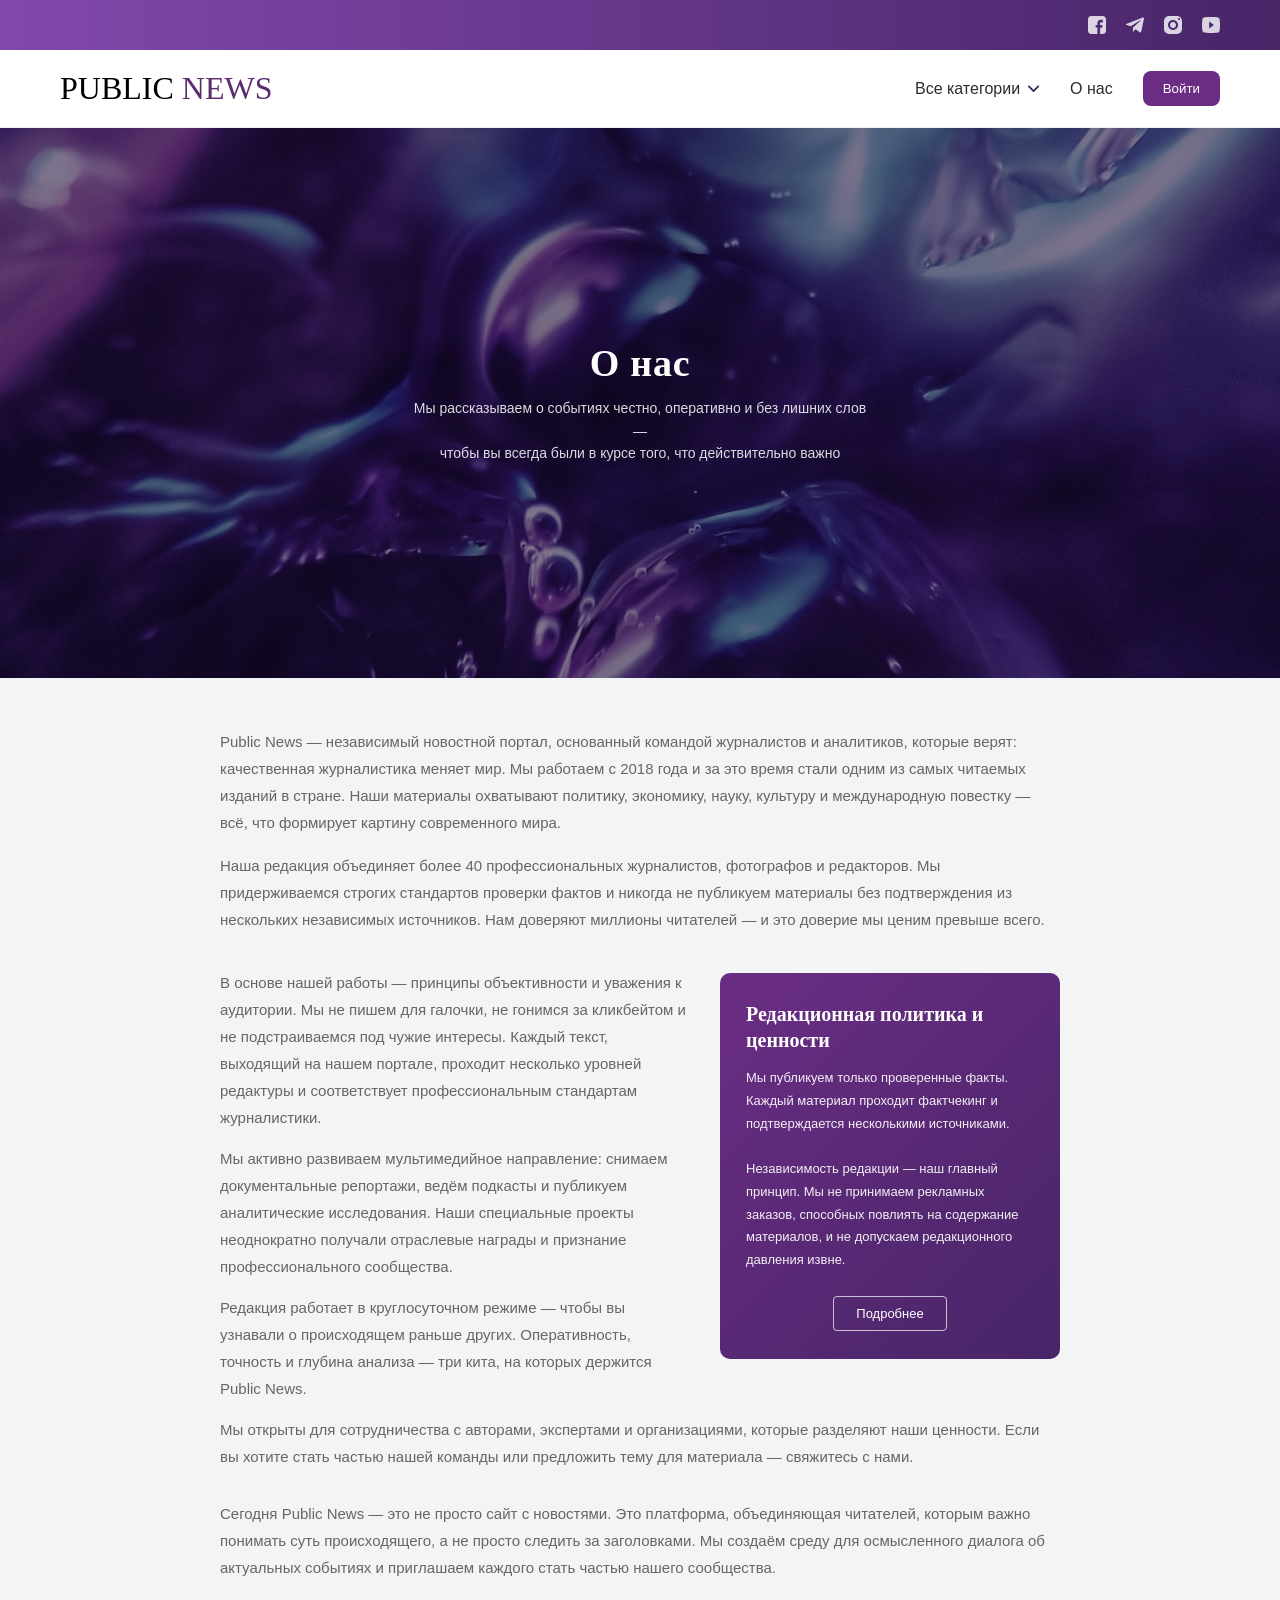
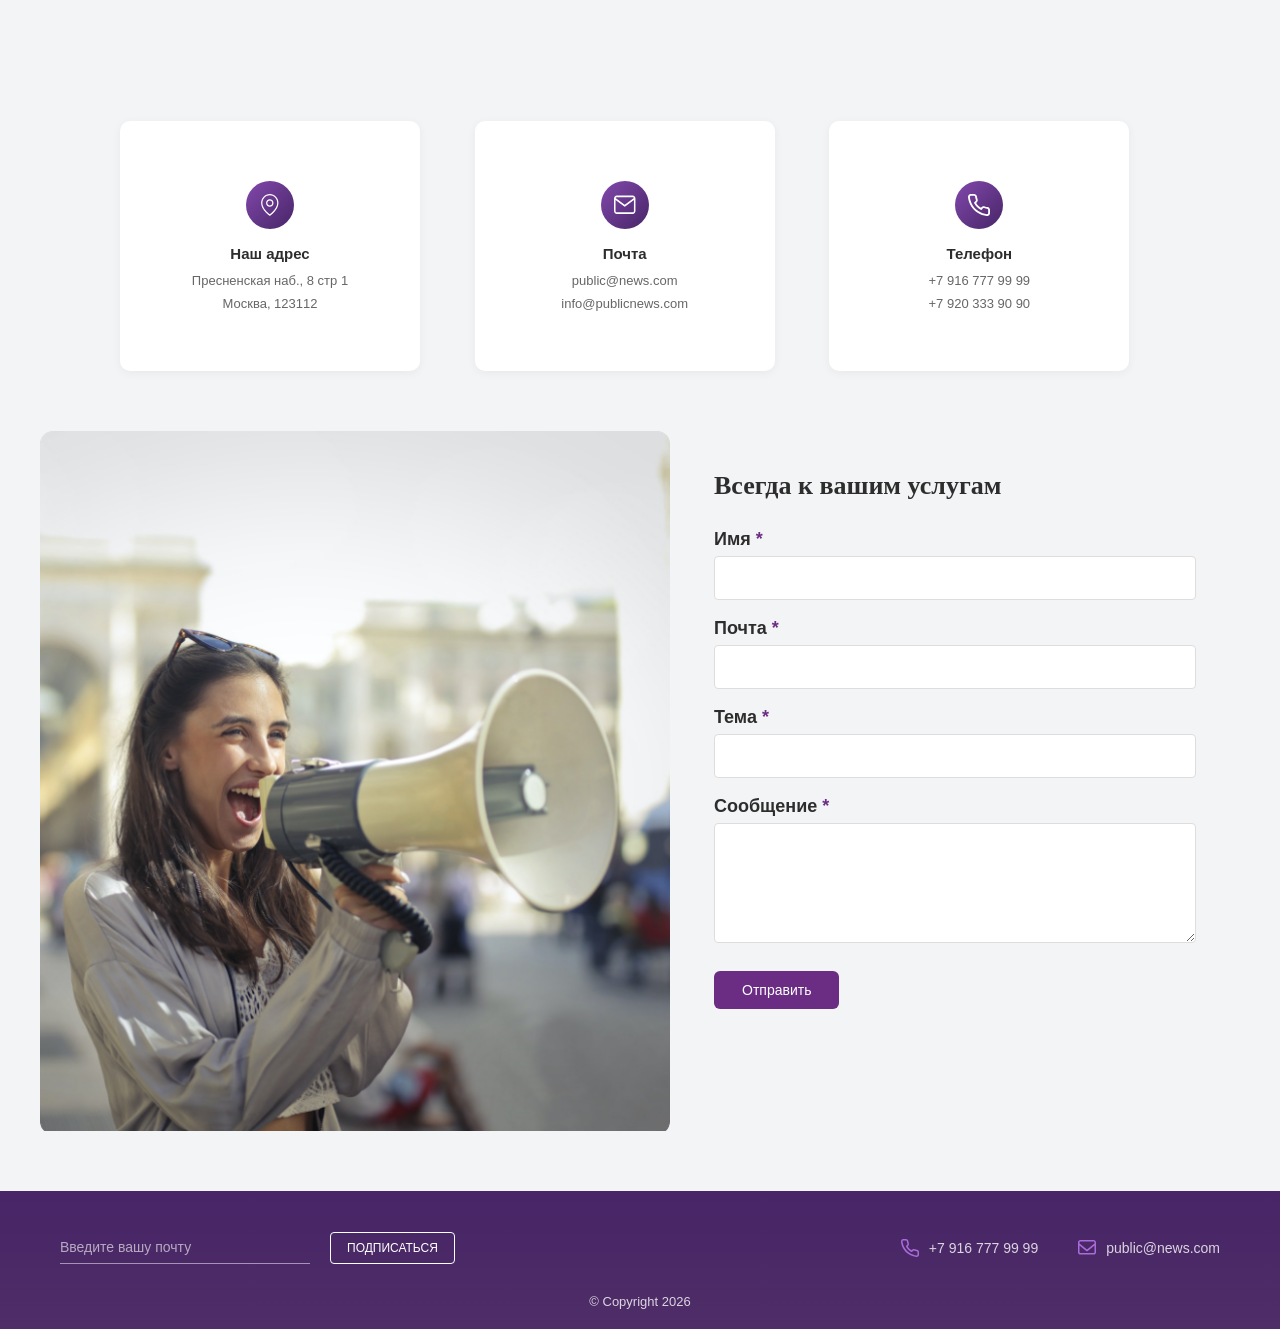
==== about-us.html @ 90d0dac6 "страница о нас + правки топ-бара" ====
<!doctype html>
<html lang="ru">
  <head>
    <meta charset="UTF-8" />
    <meta name="viewport" content="width=device-width, initial-scale=1.0" />
    <link rel="stylesheet" href="./main.css" />
    <link rel="stylesheet" href="./about-us.css" />
    <title>Public News</title>
  </head>

  <body>
    <div class="header-wrapper">
      <div class="topbar">
        <div class="social-networks">
          <div class="social-media">
            <a class="social-media-link" href="">
                <img src="./assets/icons/icon-facebook.svg" alt="facebook" />
            </a>
          </div>
          <div class="social-media">
            <a class="social-media-link" href="">
                <img src="./assets/icons/icon-telegram.svg" alt="telegram" />
            </a>
          </div>
          <div class="social-media">
            <a class="social-media-link" href="">
                <img src="./assets/icons/icon-instagram.svg" alt="instagram" />
            </a>
          </div>
          <div class="social-media">
            <a class="social-media-link" href="">
                <img src="./assets/icons/icon-youtube.svg" alt="youtube" />
            </a>
          </div>
        </div>
      </div>

      <header>
        <div class="logo">
          <a href="index.html">PUBLIC <span>NEWS</span></a>
        </div>
        <nav>
          <div class="dropdown">
            <div class="dropdown-toggle">
              <span>Все категории</span>
              <img
                src="./assets/icons/icon-arrow-down.svg"
                class="dropdown-arrow"
              />
            </div>
            <div class="dropdown-menu">
              <a href="#" class="dropdown-menu-categorie">Наука</a>
              <a href="#" class="dropdown-menu-categorie">Политика</a>
              <a href="#" class="dropdown-menu-categorie">Экономика</a>
              <a href="#" class="dropdown-menu-categorie">Медицина</a>
              <a href="#" class="dropdown-menu-categorie">Искусство</a>
              <a href="#" class="dropdown-menu-categorie">Путешествия</a>
            </div>
          </div>

          <a href="./about-us.html" class="about-us__link">О нас</a>

          <button class="btn-login">Войти</button>
        </nav>
      </header>
    </div>

    <div class="hero-banner">
      <div class="hero-banner__bg">
        <img src="./assets/images/bg-about-us.png"/>
      </div>
      <div class="hero-banner__overlay"></div>
      <div class="hero-banner__content">
        <h1 class="hero-banner__title">О нас</h1>
        <p class="hero-banner__subtitle">
          Мы рассказываем о событиях честно, оперативно и без лишних слов —<br />
          чтобы вы всегда были в курсе того, что действительно важно
        </p>
      </div>
    </div>

    <div class="page-content">
      <div class="about-intro">
        <p class="about-intro__text">
          Public News — независимый новостной портал, основанный командой
          журналистов и аналитиков, которые верят: качественная журналистика
          меняет мир. Мы работаем с 2018 года и за это время стали одним из
          самых читаемых изданий в стране. Наши материалы охватывают политику,
          экономику, науку, культуру и международную повестку — всё, что
          формирует картину современного мира.
        </p>
        <p class="about-intro__text">
          Наша редакция объединяет более 40 профессиональных журналистов,
          фотографов и редакторов. Мы придерживаемся строгих стандартов проверки
          фактов и никогда не публикуем материалы без подтверждения из
          нескольких независимых источников. Нам доверяют миллионы читателей — и
          это доверие мы ценим превыше всего.
        </p>
      </div>

      <div class="about-content">
        <div class="about-card">
          <div class="about-card__title">Редакционная политика и ценности</div>
          <div class="about-card__body">
            <p class="about-card__text">
              Мы публикуем только проверенные факты. Каждый материал проходит
              фактчекинг и подтверждается несколькими источниками.
            </p>
            <br />
            <p>
              Независимость редакции — наш главный принцип. Мы не принимаем
              рекламных заказов, способных повлиять на содержание материалов, и
              не допускаем редакционного давления извне.
            </p>
          </div>
          <button class="about-card__btn">Подробнее</button>
        </div>

        <p class="about__text">
          В основе нашей работы — принципы объективности и уважения к аудитории.
          Мы не пишем для галочки, не гонимся за кликбейтом и не подстраиваемся
          под чужие интересы. Каждый текст, выходящий на нашем портале, проходит
          несколько уровней редактуры и соответствует профессиональным
          стандартам журналистики.
        </p>
        <p class="about__text">
          Мы активно развиваем мультимедийное направление: снимаем
          документальные репортажи, ведём подкасты и публикуем аналитические
          исследования. Наши специальные проекты неоднократно получали
          отраслевые награды и признание профессионального сообщества.
        </p>
        <p class="about__text">
          Редакция работает в круглосуточном режиме — чтобы вы узнавали о
          происходящем раньше других. Оперативность, точность и глубина анализа
          — три кита, на которых держится Public News.
        </p>
        <p class="about__text">
          Мы открыты для сотрудничества с авторами, экспертами и организациями,
          которые разделяют наши ценности. Если вы хотите стать частью нашей
          команды или предложить тему для материала — свяжитесь с нами.
        </p>
      </div>

      <p class="about__text about-bottom">
        Сегодня Public News — это не просто сайт с новостями. Это платформа,
        объединяющая читателей, которым важно понимать суть происходящего, а не
        просто следить за заголовками. Мы создаём среду для осмысленного диалога
        об актуальных событиях и приглашаем каждого стать частью нашего
        сообщества.
      </p>
    </div>

    <div class="container contacts-section">
      <div class="contact-card">
        <div class="contact-card__icon">
          <img src="./assets/icons/icon-location.svg" alt="Адрес" />
        </div>
        <div class="contact-card__title">Наш адрес</div>
        <div class="contact-card__info">
          Пресненская наб., 8 стр 1<br />Москва, 123112
        </div>
      </div>

      <div class="contact-card">
        <div class="contact-card__icon">
          <img src="./assets/icons/icon-mail-white.svg" alt="Почта" />
        </div>
        <div class="contact-card__title">Почта</div>
        <div class="contact-card__info">
          <a href="mailto:public@news.com" class="contact-card__link"
            >public@news.com</a
          >
          <br />
          <a href="mailto:info@publicnews.com" class="contact-card__link"
            >info@publicnews.com</a
          >
        </div>
      </div>

      <div class="contact-card">
        <div class="contact-card__icon">
          <img src="./assets/icons/icon-phone.svg" alt="Телефон" />
        </div>
        <div class="contact-card__title">Телефон</div>
        <div class="contact-card__info">
          <a href="tel:+79167779999" class="contact-card__link"
            >+7 916 777 99 99</a
          >
          <br />
          <a href="tel:+79203339090" class="contact-card__link"
            >+7 920 333 90 90</a
          >
        </div>
      </div>
    </div>

    <div class="form-section">
      <div class="form-section__image">
        <div class="form-section__image-inner">
          <img src="./assets/images/img-form-subscribe.png" alt="" />
        </div>
      </div>

      <form class="form-section__body">
        <h2 class="form-section__title">Всегда к вашим услугам</h2>

        <div class="form-group">
          <label>Имя <span>*</span></label>
          <input type="text" placeholder="" />
        </div>
        <div class="form-group">
          <label>Почта <span>*</span></label>
          <input type="email" placeholder="" />
        </div>
        <div class="form-group">
          <label>Тема <span>*</span></label>
          <input type="text" placeholder="" />
        </div>
        <div class="form-group">
          <label>Сообщение <span>*</span></label>
          <textarea rows="4"></textarea>
        </div>

        <button type="submit" class="btn-submit">Отправить</button>
      </div>
    </form>

    <footer class="footer">
      <div class="footer-content">
        <form class="footer-subscribe-form">
          <input
            type="email"
            class="footer__input-email"
            placeholder="Введите вашу почту"
          />
          <button type="submit" class="btn-subsribe">ПОДПИСАТЬСЯ</button>
        </form>

        <div class="footer-contacts">
          <a href="tel:+79167779999" class="footer-contact">
            <img
              src="./assets/icons/icon-phone.svg"
              alt="Телефон"
              class="footer-icon"
            />
            <span>+7 916 777 99 99</span>
          </a>

          <a href="mailto:public@news.com" class="footer-contact">
            <img
              src="./assets/icons/icon-mail.svg"
              alt="Почта"
              class="footer-icon"
            />
            <span>public@news.com</span>
          </a>
        </div>
      </div>

      <div class="footer-copyright">© Copyright 2026</div>
    </footer>
  </body>
</html>
---- main.css ----
:root {
  --text-color-dark: #2d2d2d;
  --text-color-grey: #666;
  --text-color-light-grey: #999;
  --text-color-dark-purple: #5b2c6f;
  --border-color-light: #eee;
  --border-color-light-grey: #ddd;
  --border-color-purple: #5b2c6f;
  --main-bg: #f3f4f6;
  --bg-purple: #8248ac;
  --bg-dark-magenta: #6b2d84;
  --bg-indigo: #472567;
}

* {
  box-sizing: border-box;
  margin: 0;
  padding: 0;
}

body {
  font-family: "Inter", sans-serif;
  background: var(--main-bg);
  color: #2d2d2d;
  min-height: 100vh;
  display: flex;
  flex-direction: column;
}

.container {
  max-width: 1400px;
  margin: 40px auto;
}

.cards-container {
  display: grid;
  grid-template-columns: 3fr 1fr;
  gap: 40px;
  padding: 0 40px;
}

/* ШАПКА */
.header-wrapper {
  position: sticky;
  top: 0;
  z-index: 1000;
  width: 100%;
}

.topbar {
  background: linear-gradient(90deg, var(--bg-purple), var(--bg-indigo));
  height: 50px;
  display: flex;
  align-items: center;
  justify-content: flex-end;
  padding: 0 60px;
}

.social-networks {
  display: flex;
  gap: 20px;
}

.social-media {
  width: 18px;
  height: 18px;
  display: flex;
  align-items: center;
  justify-content: center;
  cursor: pointer;
  opacity: 0.8;
  transition: opacity 0.3s ease;
}

.social-media:hover {
  opacity: 1;
}

.social-media-link {
  width: 100%;
  height: 100%;
}

.social-media img {
  width: 100%;
  height: 100%;
  object-fit: contain;
}

header {
  background: #ffffff;
  padding: 20px 60px;
  display: flex;
  align-items: center;
  justify-content: space-between;
  border-bottom: 1px solid var(--border-color-light);
}

.logo {
  font-family: "Playfair Display", serif;
  font-size: 32px;
}

.logo a {
  text-decoration: none;
  color: #000;
}

.logo span {
  color: var(--text-color-dark-purple);
}

nav {
  display: flex;
  align-items: center;
  gap: 30px;
  font-weight: 500;
}

.about-us__link {
  cursor: pointer;
  text-decoration: none;
  color: inherit;
}

.about-us__link:hover {
  color: var(--text-color-dark-purple);
}

.dropdown {
  position: relative;
  cursor: pointer;
}

.dropdown-toggle {
  display: flex;
  align-items: center;
  gap: 8px;
}

.dropdown-arrow {
  width: 12px;
  height: 12px;
  display: flex;
  align-items: center;
  justify-content: center;
}

.dropdown-menu {
  position: absolute;
  top: 100%;
  left: 0;
  background: #fff;
  box-shadow: 0 10px 25px rgba(0, 0, 0, 0.08);
  border-radius: 8px;
  padding: 10px 0;
  min-width: 180px;
  display: none;
  flex-direction: column;
  z-index: 10;
}

.dropdown-menu-categorie {
  padding: 8px 16px;
  text-decoration: none;
  color: var(--text-color-dark);
  font-size: 14px;
}

.dropdown-menu-categorie:hover {
  background-color: var(--bg-dark-magenta);
  color: white;
}

.dropdown:hover .dropdown-menu {
  display: flex;
}

.btn-login {
  padding: 10px 20px;
  background: var(--bg-dark-magenta);
  border: none;
  border-radius: 8px;
  color: white;
  cursor: pointer;
  transition: all 0.5s ease;
}

.btn-login:active {
  transform: scale(0.95);
}

/* КАРТОЧКИ */
.cards {
  display: grid;
  grid-template-columns: repeat(6, 160px);
  gap: 30px;
}

.card {
  grid-column: span 2;
  position: relative;
  display: flex;
  flex-direction: column;
  background: #fff;
  border-radius: 16px;
  overflow: hidden;
  transition: all 0.4s ease;
}

.card:nth-child(1),
.card:nth-child(2) {
  grid-column: span 3;
}
.card:nth-child(6),
.card:nth-child(7) {
  grid-column: span 3;
}

.card:hover {
  transform: scale(1.03);
  box-shadow: 0 10px 25px rgba(0, 0, 0, 0.2);
}

.card img {
  width: 100%;
  height: auto;
  display: block;
  object-fit: cover;
  aspect-ratio: 16 / 10;
}

.card:nth-child(1) img,
.card:nth-child(2) img,
.card:nth-child(6) img,
.card:nth-child(7) img {
  aspect-ratio: 4 / 3;
}

.card-content {
  padding: 20px;
  display: flex;
  flex-direction: column;
  gap: 10px;
}

.tags-list {
  width: 100%;
  flex-wrap: wrap;
  display: flex;
  align-items: center;
  justify-content: flex-start;
  gap: 6px;
}

.tag {
  display: inline-block;
  background: #6b2d84;
  color: white;
  font-size: 14px;
  padding: 5px 10px;
  border-radius: 6px;
  width: fit-content;
}

.card h3 {
  font-size: 22px;
  font-weight: 600;
  line-height: 1.3;
}

.card p {
  font-size: 18px;
  color: #666;
}

.date {
  font-size: 16px;
  color: #999;
  margin-top: 10px;
}

.card-link {
  position: absolute;
  right: 15px;
  bottom: 9px;

  display: flex;
  align-items: center;
  gap: 5px;

  padding: 6px 12px;

  color: var(--text-color-grey);
  font-size: 16px;
  text-decoration: none;

  opacity: 0;
  transition: all 0.3s ease;
}

.card-link span {
  font-size: 25px;
}

.card:hover .card-link {
  opacity: 1;
}

.card-link:hover {
  color: var(--text-color-dark-purple);
}

/* ПАГИНАЦИЯ */
.pagination {
  grid-column: 1 / 2;
  margin-top: 40px;
  display: flex;
  justify-content: center;
}

.pagination-list {
  list-style: none;
  display: flex;
  align-items: center;
  gap: 10px;
}

.pagination-link {
  display: flex;
  align-items: center;
  justify-content: center;

  min-width: 36px;
  height: 36px;

  padding: 0 12px;

  border-radius: 6px;
  text-decoration: none;
  font-size: 14px;

  color: var(--text-color-dark);
  background: transparent;

  transition: all 0.25s ease;
}

.pagination-link:hover {
  background: var(--bg-purple);
  color: #fff;
}

.pagination-link--active {
  background: var(--bg-dark-magenta);
  color: #fff;
}

.pagination-next-link {
  background: var(--bg-dark-magenta);
  color: #fff;
  padding: 0 16px;
  gap: 6px;
}

.pagination-next-link:hover {
  background: var(--bg-purple);
}

.pagination-arrow {
  width: 12px;
  height: 12px;
  display: inline-block;
}

/* САЙДБАР */
.sidebar {
  width: 320px;
  display: flex;
  flex-direction: column;
  gap: 40px;
}

.sidebar-search-block {
  padding: 20px 0px;
}

.sidebar-title {
  font-size: 22px;
  margin-bottom: 20px;
  font-weight: 600;
}

.search-input-wrapper {
  position: relative;
}

.search-input {
  width: 100%;
  padding: 10px 40px 10px 14px;
  border: 1px solid var(--border-color-light-grey);
  border-radius: 4px;
  font-size: 18px;
}

.search-input:focus {
  outline: none;
  border-color: var(--border-color-purple);
}

.search-icon {
  position: absolute;
  right: 12px;
  top: 50%;
  transform: translateY(-50%);
  width: 18px;
  height: 18px;
  pointer-events: none;
}

.popular-list {
  list-style: none;
  display: flex;
  flex-direction: column;
  gap: 14px;
}

.popular-link {
  text-decoration: none;
  color: #2d2d2d;
  font-size: 16px;
  line-height: 1.4;
  transition: color 0.3s ease;
}

.popular-link:hover {
  color: #5b2c6f;
}

.popular {
  background: white;
  padding: 20px;
  border-radius: 16px;
  box-shadow: 0 10px 25px rgba(0, 0, 0, 0.05);
}

.popular-item {
  display: flex;
  gap: 10px;
  margin-bottom: 15px;
  align-items: center;
}

.popular-item img {
  width: 60px;
  height: 60px;
  object-fit: cover;
  border-radius: 8px;
}

.categories-list {
  list-style: none;
  display: flex;
  flex-direction: column;
}

.category-link {
  display: block;
  padding: 6px 0;
  border-radius: 6px;
  text-decoration: none;
  color: #2d2d2d;
  font-size: 16px;
  transition: all 0.25s ease;
}

.category-link:hover {
  background: #f4f4f4;
  color: var(--bg-dark-magenta);
}

.sidebar-video-card {
  background: var(--bg-dark-magenta);
  border-radius: 16px;
  overflow: hidden;
}

.video-card-header {
  min-height: 89px;
  padding: 20px;

  position: relative;
  top: 5px;
  z-index: 2;

  background: var(--bg-dark-magenta);
  color: white;
  font-size: 16px;
  line-height: 1.4;
}

.video-card-header h5 {
  font-size: 18px;
  margin-bottom: 8px;
  display: flex;
  flex-direction: column;
  gap: 6px;
}

.video-card-image {
  position: relative;
  z-index: 1;
}

.video-card-image:hover img {
  transform: scale(1.05);
}

.video-card-image img {
  width: 100%;
  display: block;
  transition: transform 0.4s ease;
}

.video-play {
  position: absolute;
  inset: 0;

  display: flex;
  align-items: center;
  justify-content: center;

  cursor: pointer;
}

.video-play img {
  width: 50px;
  height: 50px;
}

/* ПОДВАЛ */
.footer {
  background: linear-gradient(0deg, #4f2d67, #472567);
  color: #ffffff;
  padding: 40px 60px 20px;
  margin-top: auto;
}

.footer-content {
  display: flex;
  justify-content: space-between;
  align-items: center;
  flex-wrap: wrap;
}

.footer-subscribe-form {
  display: flex;
  gap: 20px;
  align-items: center;
}

.footer__input-email {
  background: transparent;
  border: none;
  border-bottom: 1px solid rgba(255, 255, 255, 0.5);
  padding: 8px 0;
  width: 250px;
  color: #ffffff;
  font-size: 14px;
}

.footer__input-email::placeholder {
  color: rgba(255, 255, 255, 0.6);
}

.footer__input-email:focus {
  outline: none;
  border-bottom: 1px solid #ffffff;
}

.btn-subsribe {
  background: transparent;
  border: 1px solid #ffffff;
  border-radius: 4px;
  padding: 8px 16px;
  color: #ffffff;
  font-size: 12px;
  cursor: pointer;
  transition: all 0.2s ease;
}

.btn-subsribe:hover {
  background: #ffffff;
  color: #5b2c6f;
}
.btn-subsribe:active {
  transform: scale(0.95);
}

.footer-contacts {
  display: flex;
  gap: 40px;
  align-items: center;
}

.footer-contact {
  display: flex;
  align-items: center;
  gap: 10px;
  text-decoration: none;
  color: #ffffff;
  font-size: 14px;
  opacity: 0.8;
  transition: opacity 0.3s ease;
}

.footer-contact:hover {
  opacity: 1;
}

.footer-icon {
  width: 18px;
  height: 18px;
  object-fit: contain;
}

.footer-copyright {
  text-align: center;
  margin-top: 30px;
  font-size: 13px;
  opacity: 0.8;
}
---- about-us.css ----
.hero-banner {
  position: relative;
  width: 100%;
  height: 550px;
  overflow: hidden;
  display: flex;
  align-items: center;
  justify-content: center;
  text-align: center;
}

.hero-banner__bg {
  position: absolute;
  inset: 0;
  z-index: 0;
}

.hero-banner__bg img {
  width: 100%;
  height: 100%;
  object-fit: cover;
  object-position: center;
  display: block;
}

.hero-banner__overlay {
  position: absolute;
  inset: 0;
  background: rgba(30, 10, 55, 0.55);
  z-index: 1;
}

.hero-banner__content {
  position: relative;
  z-index: 2;
  color: #fff;
}

.hero-banner__title {
  font-family: "Playfair Display", serif;
  font-size: 38px;
  font-weight: 700;
  margin-bottom: 12px;
  letter-spacing: 0.02em;
}

.hero-banner__subtitle {
  font-size: 14px;
  line-height: 1.6;
  opacity: 0.85;
  max-width: 460px;
}

.page-content {
  padding: 50px 80px;
  max-width: 1000px;
  width: 100%;
  margin: 0 auto;
}

.about-intro {
  margin-bottom: 36px;
}

.about-intro__text {
  font-size: 15px;
  line-height: 1.8;
  color: var(--text-color-grey);
  margin-bottom: 16px;
}

.about-content {
  margin-bottom: 16px;
}

.about-content::after {
  content: "";
  display: table;
  clear: both;
}

.about__text {
  font-size: 15px;
  line-height: 1.8;
  color: var(--text-color-grey);
  margin-bottom: 14px;
}

.about-card {
  float: right;
  width: 340px;
  margin: 4px 0 20px 30px;
  background: linear-gradient(135deg, #6b2d84, #472567);
  color: #fff;
  padding: 28px 26px;
  border-radius: 10px;
}

.about-card__title {
  font-family: "Playfair Display", serif;
  font-size: 20px;
  font-weight: 700;
  margin-bottom: 14px;
  line-height: 1.3;
}

.about-card__body {
  font-size: 13px;
  line-height: 1.75;
  opacity: 0.92;
  margin-bottom: 24px;
  color: #fff;
}

.about-card__btn {
  display: block;
  margin: 0 auto;
  padding: 9px 22px;
  border: 1px solid rgba(255, 255, 255, 0.7);
  border-radius: 4px;
  color: #fff;
  font-size: 13px;
  text-decoration: none;
  cursor: pointer;
  background: transparent;
  transition: all 0.3s ease;
}

.about-card__btn:hover {
  background: #fff;
  color: var(--bg-dark-magenta);
}

.about-bottom {
  font-size: 15px;
  line-height: 1.8;
  color: var(--text-color-grey);
  margin-bottom: 50px;
}

.contacts-section {
  display: grid;
  grid-template-columns: repeat(3, 1fr);
  gap: 24px;
  margin-bottom: 60px;
  width: 100%;
  padding: 0 120px;
}

.contact-card {
  width: 300px;
  height: 250px;
  padding: 32px 24px 28px;

  display: flex;
  flex-direction: column;
  align-items: center;
  justify-content: center;

  background: #fff;
  border-radius: 10px;
  text-align: center;
  box-shadow: 0 2px 10px rgba(0, 0, 0, 0.05);
  transition: all 0.4s ease;
}

.contact-card:hover {
  transform: scale(1.05);
  box-shadow: 0 6px 20px rgba(0, 0, 0, 0.2);
}

.contact-card__icon {
  width: 48px;
  height: 48px;
  background: linear-gradient(135deg, var(--bg-purple), var(--bg-indigo));
  border-radius: 50%;
  display: flex;
  align-items: center;
  justify-content: center;
  margin: 0 auto 16px;
}

.contact-card__icon img {
  width: 22px;
  height: 22px;
  filter: brightness(0) invert(1);
}

.contact-card__title {
  font-weight: 600;
  font-size: 15px;
  color: var(--text-color-dark);
  margin-bottom: 8px;
}

.contact-card__info {
  font-size: 13px;
  color: var(--text-color-grey);
  line-height: 1.7;
}

.contact-card__link {
  color: var(--text-color-grey);
  text-decoration: none;
}

.form-section {
  max-width: 1400px;
  width: 100%;
  margin: 0 auto 60px;
  padding: 0px 40px;
  display: grid;
  grid-template-columns: 630px 1fr;
  gap: 0;
  border-radius: 6px;
  overflow: hidden;
}

.form-section__image {
  position: relative;
  overflow: hidden;
  height: 700px;
}

.form-section__image-inner {
  position: absolute;
  inset: 0;
}

.form-section__image-inner img {
  width: 100%;
  height: 100%;
  object-fit: cover;
  object-position: center top;
  display: block;
}

.form-section__body {
  padding: 40px 44px;
}

.form-section__title {
  font-family: "Playfair Display", serif;
  font-size: 26px;
  font-weight: 700;
  color: var(--text-color-dark);
  margin-bottom: 28px;
}

.form-group {
  margin-bottom: 18px;
}

.form-group label {
  display: block;
  font-size: 18px;
  font-weight: 600;
  color: var(--text-color-dark);
  margin-bottom: 6px;
}

.form-group label span {
  color: var(--bg-dark-magenta);
}

.form-group input {
  height: 44px;
}

.form-group input,
.form-group textarea {
  width: 100%;
  border: 1px solid var(--border-color-light-grey);
  border-radius: 4px;
  padding: 10px 14px;
  font-size: 14px;
  font-family: "Inter", sans-serif;
  color: var(--text-color-dark);
  background: #fff;
  outline: none;
  transition: border-color 0.25s;
}

.form-group input:focus,
.form-group textarea:focus {
  border-color: var(--bg-purple);
}

.form-group textarea {
  resize: vertical;
  min-height: 120px;
}

.btn-submit {
  padding: 11px 28px;
  margin-top: 6px;
  border: none;
  border-radius: 6px;
  background: var(--bg-dark-magenta);
  color: #fff;
  font-size: 14px;
  font-weight: 500;
  cursor: pointer;
  transition:
    background 0.3s,
    transform 0.2s;
}

.btn-submit:hover {
  background: var(--bg-indigo);
}
.btn-submit:active {
  transform: scale(0.97);
}
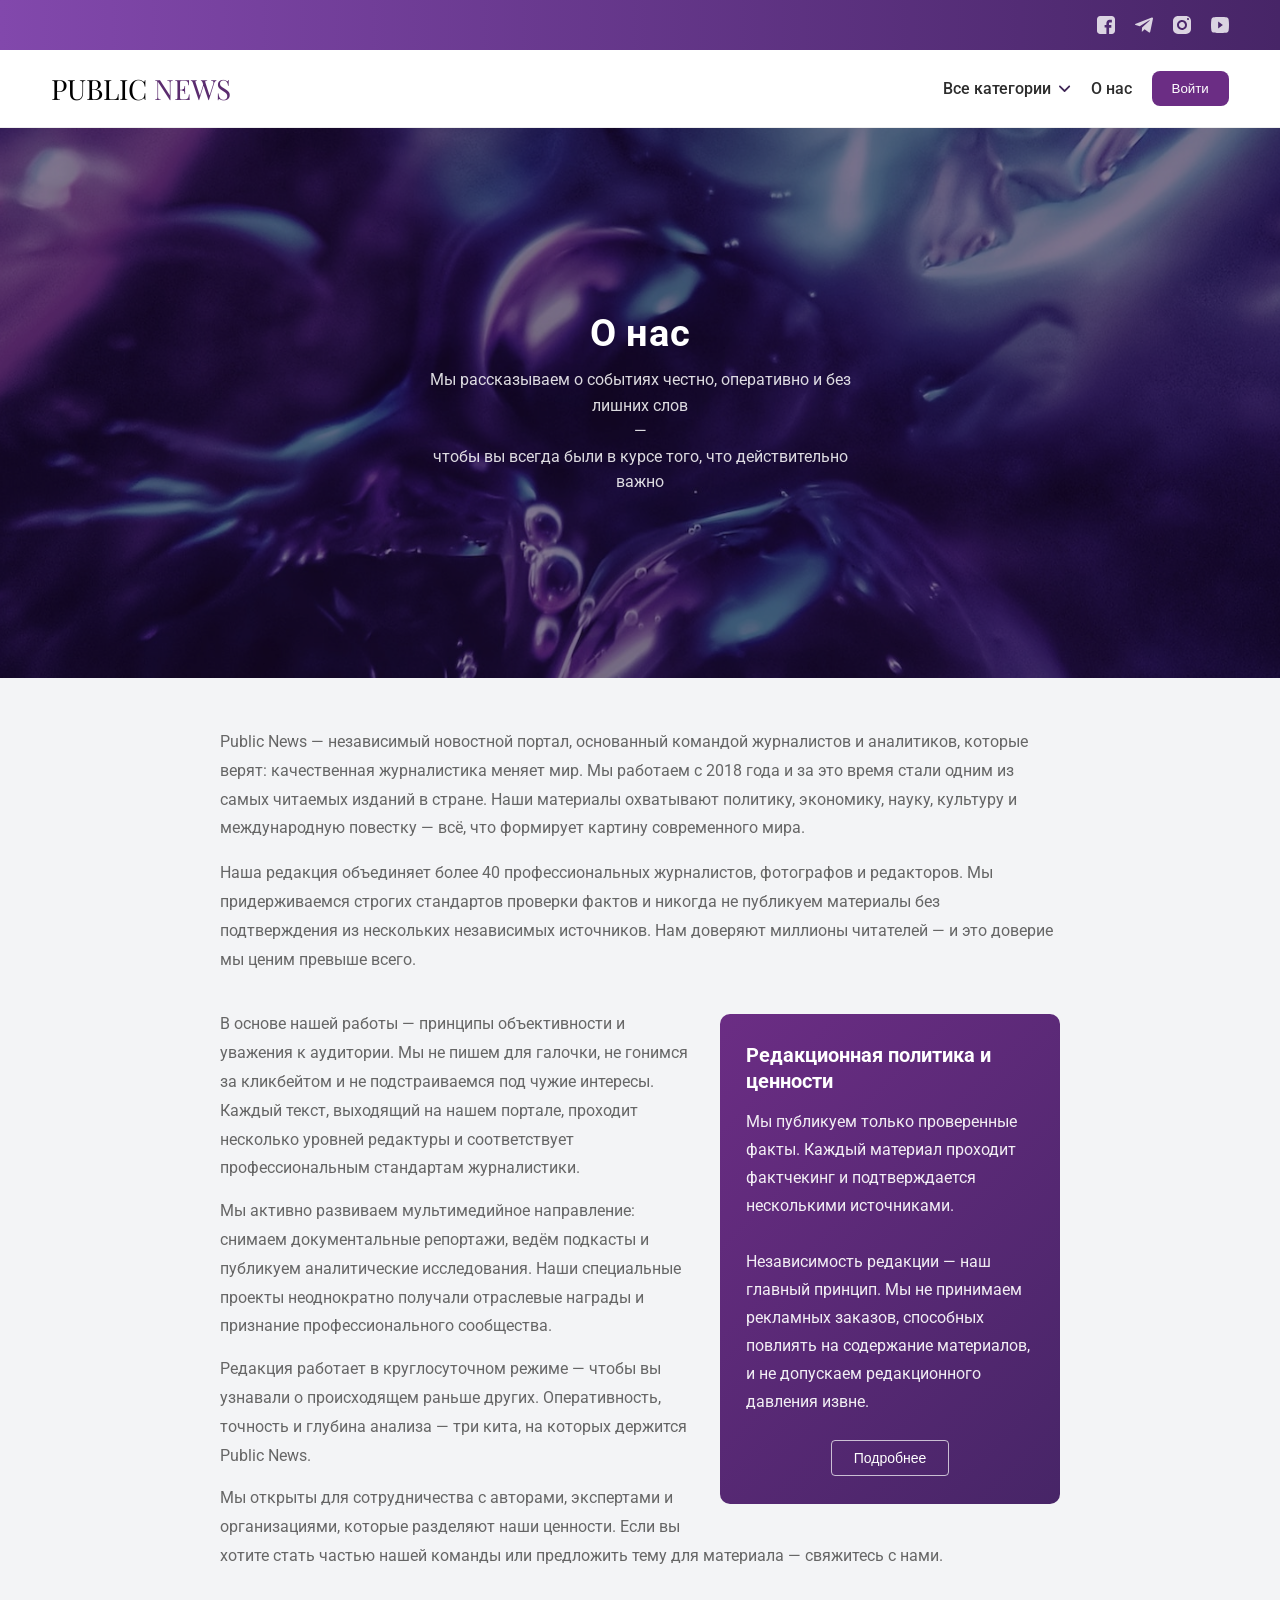
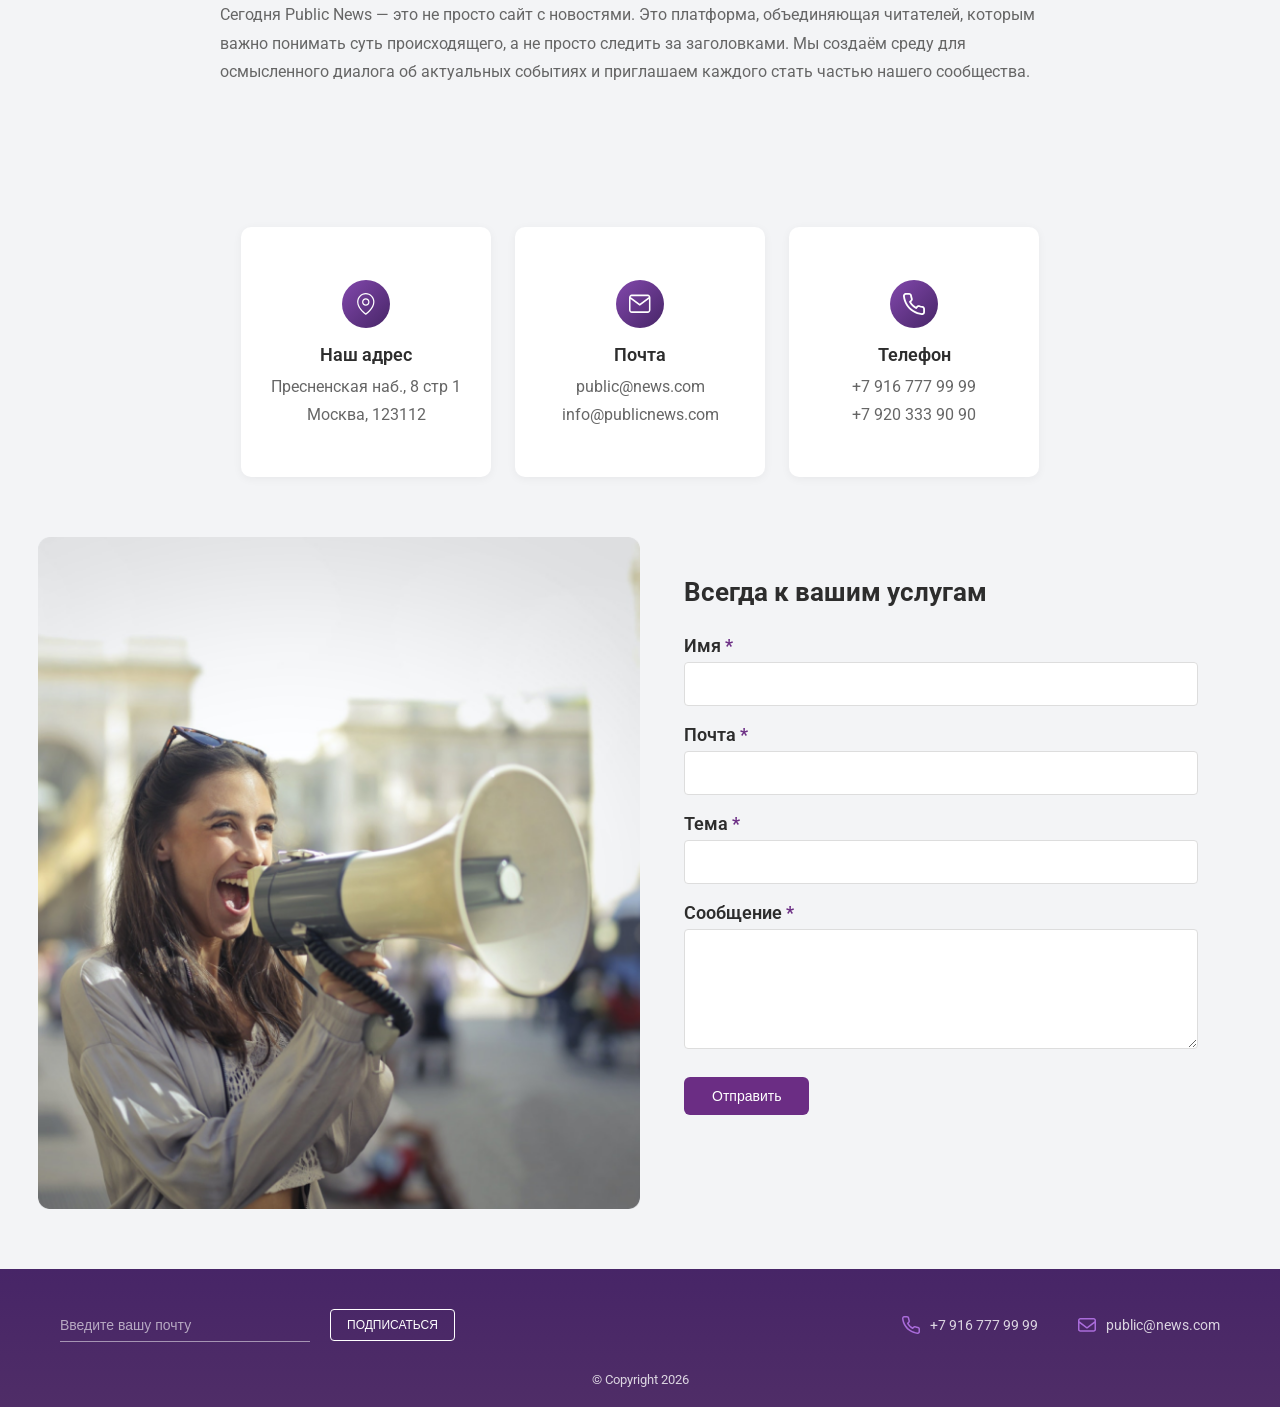
==== commit 323ef088: "правка шрифта, подключение roboto" ====
--- a/about-us.html
+++ b/about-us.html
@@ -3,6 +3,9 @@
   <head>
     <meta charset="UTF-8" />
     <meta name="viewport" content="width=device-width, initial-scale=1.0" />
+    <link rel="preconnect" href="https://fonts.googleapis.com" />
+    <link rel="preconnect" href="https://fonts.gstatic.com" crossorigin />
+    <link href="https://fonts.googleapis.com/css2?family=Playfair+Display:wght@400;700&family=Roboto:wght@400;500;700&display=swap" rel="stylesheet" />
     <link rel="stylesheet" href="./main.css" />
     <link rel="stylesheet" href="./about-us.css" />
     <title>Public News</title>
@@ -73,7 +76,8 @@
       <div class="hero-banner__content">
         <h1 class="hero-banner__title">О нас</h1>
         <p class="hero-banner__subtitle">
-          Мы рассказываем о событиях честно, оперативно и без лишних слов —<br />
+          Мы рассказываем о событиях честно, оперативно и без лишних слов
+          <br />—<br />
           чтобы вы всегда были в курсе того, что действительно важно
         </p>
       </div>
--- a/main.css
+++ b/main.css
@@ -1,3 +1,5 @@
+@import url("https://fonts.googleapis.com/css2?family=Playfair+Display:wght@400;700&family=Roboto:wght@400;500;700&display=swap");
+
 :root {
   --text-color-dark: #2d2d2d;
   --text-color-grey: #666;
@@ -19,9 +21,9 @@
 }
 
 body {
-  font-family: "Inter", sans-serif;
+  font-family: "Roboto", sans-serif;
   background: var(--main-bg);
-  color: #2d2d2d;
+  color: var(--text-color-dark);
   min-height: 100vh;
   display: flex;
   flex-direction: column;
@@ -30,13 +32,14 @@
 .container {
   max-width: 1400px;
   margin: 40px auto;
+  padding: 0 20px;
 }
 
 .cards-container {
   display: grid;
   grid-template-columns: 3fr 1fr;
   gap: 40px;
-  padding: 0 40px;
+  padding: 0 clamp(16px, 3vw, 40px);
 }
 
 /* ШАПКА */
@@ -53,7 +56,7 @@
   display: flex;
   align-items: center;
   justify-content: flex-end;
-  padding: 0 60px;
+  padding: 0 clamp(16px, 4vw, 60px);
 }
 
 .social-networks {
@@ -89,7 +92,7 @@
 
 header {
   background: #ffffff;
-  padding: 20px 60px;
+  padding: 20px clamp(16px, 4vw, 60px);
   display: flex;
   align-items: center;
   justify-content: space-between;
@@ -193,7 +196,7 @@
 /* КАРТОЧКИ */
 .cards {
   display: grid;
-  grid-template-columns: repeat(6, 160px);
+  grid-template-columns: repeat(6, 1fr);
   gap: 30px;
 }
 
@@ -300,7 +303,10 @@
 }
 
 .card-link span {
-  font-size: 25px;
+  font-size: 16px;
+  line-height: 1;
+  position: relative;
+  top: -1px;
 }
 
 .card:hover .card-link {
@@ -375,7 +381,7 @@
 
 /* САЙДБАР */
 .sidebar {
-  width: 320px;
+  min-width: 0;
   display: flex;
   flex-direction: column;
   gap: 40px;
@@ -630,3 +636,188 @@
   font-size: 13px;
   opacity: 0.8;
 }
+
+/* Планшет — до 1280px */
+@media (max-width: 1280px) {
+  .logo {
+    font-size: 28px;
+  }
+
+  nav {
+    gap: 20px;
+  }
+}
+
+/* Планшет — до 1024px */
+@media (max-width: 1024px) {
+  .logo {
+    font-size: 24px;
+  }
+
+  nav {
+    gap: 14px;
+  }
+
+  .cards-container {
+    grid-template-columns: 1fr;
+    padding: 0 20px;
+  }
+
+  .sidebar {
+    order: -1;
+    width: 100%;
+    display: grid;
+    grid-template-columns: 1fr 1fr;
+    gap: 24px;
+  }
+
+  .sidebar-search-block {
+    grid-column: 1 / -1;
+    order: -1;
+    padding: 0;
+  }
+
+  .sidebar-video-card {
+    display: none;
+  }
+
+  .cards {
+    grid-template-columns: repeat(2, 1fr);
+    gap: 20px;
+  }
+
+  .card,
+  .card:nth-child(1),
+  .card:nth-child(2),
+  .card:nth-child(6),
+  .card:nth-child(7) {
+    grid-column: span 1;
+  }
+
+  .card img,
+  .card:nth-child(1) img,
+  .card:nth-child(2) img,
+  .card:nth-child(6) img,
+  .card:nth-child(7) img {
+    aspect-ratio: 16 / 10;
+  }
+
+  .card h3 {
+    font-size: 18px;
+  }
+
+  .card p {
+    font-size: 15px;
+  }
+
+  .pagination {
+    grid-column: 1 / -1;
+  }
+
+  .footer {
+    padding: 32px 24px 16px;
+  }
+
+  .footer-content {
+    gap: 24px;
+  }
+}
+
+/* Мобильный — до 640px */
+@media (max-width: 640px) {
+  .topbar {
+    padding: 0 16px;
+    justify-content: center;
+  }
+
+  header {
+    padding: 14px 16px;
+    flex-wrap: wrap;
+    gap: 12px;
+  }
+
+  .logo {
+    font-size: 22px;
+  }
+
+  nav {
+    gap: 12px;
+    font-size: 14px;
+  }
+
+  .btn-login {
+    padding: 8px 14px;
+    font-size: 13px;
+  }
+
+  .cards-container {
+    padding: 0 12px;
+    margin: 24px auto;
+  }
+
+  .cards {
+    grid-template-columns: 1fr;
+    gap: 16px;
+  }
+
+  .card h3 {
+    font-size: 16px;
+  }
+
+  .card p {
+    font-size: 14px;
+  }
+
+  .card-link {
+    opacity: 1;
+  }
+
+  .sidebar {
+    grid-template-columns: 1fr;
+  }
+
+  .sidebar-video-card {
+    grid-column: auto;
+  }
+
+  .footer {
+    padding: 28px 16px 16px;
+  }
+
+  .footer-content {
+    flex-direction: column;
+    align-items: flex-start;
+    gap: 20px;
+  }
+
+  .footer-subscribe-form {
+    width: 100%;
+    flex-direction: column;
+    align-items: flex-start;
+    gap: 12px;
+  }
+
+  .footer__input-email {
+    width: 100%;
+  }
+
+  .footer-contacts {
+    flex-direction: column;
+    align-items: flex-start;
+    gap: 12px;
+  }
+}
+
+@media (max-width: 640px) {
+  .logo {
+    margin: 0 auto;
+  }
+
+  nav {
+    width: 100%;
+  }
+
+  .btn-login {
+    margin-left: auto;
+  }
+}
--- a/about-us.css
+++ b/about-us.css
@@ -1,3 +1,4 @@
+/* БАННЕР */
 .hero-banner {
   position: relative;
   width: 100%;
@@ -34,10 +35,10 @@
   position: relative;
   z-index: 2;
   color: #fff;
+  padding: 0 20px;
 }
 
 .hero-banner__title {
-  font-family: "Playfair Display", serif;
   font-size: 38px;
   font-weight: 700;
   margin-bottom: 12px;
@@ -45,12 +46,13 @@
 }
 
 .hero-banner__subtitle {
-  font-size: 14px;
+  font-size: 16px;
   line-height: 1.6;
   opacity: 0.85;
   max-width: 460px;
 }
 
+/* ТЕКСТ О НАС */
 .page-content {
   padding: 50px 80px;
   max-width: 1000px;
@@ -63,7 +65,7 @@
 }
 
 .about-intro__text {
-  font-size: 15px;
+  font-size: 16px;
   line-height: 1.8;
   color: var(--text-color-grey);
   margin-bottom: 16px;
@@ -80,7 +82,7 @@
 }
 
 .about__text {
-  font-size: 15px;
+  font-size: 16px;
   line-height: 1.8;
   color: var(--text-color-grey);
   margin-bottom: 14px;
@@ -97,7 +99,6 @@
 }
 
 .about-card__title {
-  font-family: "Playfair Display", serif;
   font-size: 20px;
   font-weight: 700;
   margin-bottom: 14px;
@@ -105,7 +106,7 @@
 }
 
 .about-card__body {
-  font-size: 13px;
+  font-size: 16px;
   line-height: 1.75;
   opacity: 0.92;
   margin-bottom: 24px;
@@ -119,7 +120,7 @@
   border: 1px solid rgba(255, 255, 255, 0.7);
   border-radius: 4px;
   color: #fff;
-  font-size: 13px;
+  font-size: 14px;
   text-decoration: none;
   cursor: pointer;
   background: transparent;
@@ -132,31 +133,30 @@
 }
 
 .about-bottom {
-  font-size: 15px;
+  font-size: 16px;
   line-height: 1.8;
   color: var(--text-color-grey);
   margin-bottom: 50px;
 }
 
+/* КАРТОЧКИ */
 .contacts-section {
   display: grid;
-  grid-template-columns: repeat(3, 1fr);
+  grid-template-columns: repeat(3, 250px);
+  justify-content: center;
   gap: 24px;
   margin-bottom: 60px;
   width: 100%;
-  padding: 0 120px;
+  padding: 0 clamp(16px, 4vw, 40px);
 }
 
 .contact-card {
-  width: 300px;
+  padding: 32px 24px 28px;
   height: 250px;
-  padding: 32px 24px 28px;
-
   display: flex;
   flex-direction: column;
   align-items: center;
   justify-content: center;
-
   background: #fff;
   border-radius: 10px;
   text-align: center;
@@ -188,13 +188,13 @@
 
 .contact-card__title {
   font-weight: 600;
-  font-size: 15px;
+  font-size: 18px;
   color: var(--text-color-dark);
   margin-bottom: 8px;
 }
 
 .contact-card__info {
-  font-size: 13px;
+  font-size: 16px;
   color: var(--text-color-grey);
   line-height: 1.7;
 }
@@ -204,32 +204,27 @@
   text-decoration: none;
 }
 
+/* ФОРМА */
 .form-section {
   max-width: 1400px;
   width: 100%;
   margin: 0 auto 60px;
-  padding: 0px 40px;
+  padding: 0 clamp(16px, 3vw, 40px);
   display: grid;
-  grid-template-columns: 630px 1fr;
+  grid-template-columns: minmax(0, 1fr) minmax(0, 1fr);
   gap: 0;
   border-radius: 6px;
   overflow: hidden;
 }
 
 .form-section__image {
-  position: relative;
   overflow: hidden;
-  height: 700px;
-}
-
-.form-section__image-inner {
-  position: absolute;
-  inset: 0;
-}
-
-.form-section__image-inner img {
+}
+
+.form-section__image img {
   width: 100%;
   height: 100%;
+
   object-fit: cover;
   object-position: center top;
   display: block;
@@ -240,7 +235,6 @@
 }
 
 .form-section__title {
-  font-family: "Playfair Display", serif;
   font-size: 26px;
   font-weight: 700;
   color: var(--text-color-dark);
@@ -273,7 +267,7 @@
   border: 1px solid var(--border-color-light-grey);
   border-radius: 4px;
   padding: 10px 14px;
-  font-size: 14px;
+  font-size: 16px;
   font-family: "Inter", sans-serif;
   color: var(--text-color-dark);
   background: #fff;
@@ -312,3 +306,105 @@
 .btn-submit:active {
   transform: scale(0.97);
 }
+
+@media (max-width: 860px) {
+  .contacts-section {
+    grid-template-columns: repeat(3, 1fr);
+    justify-content: stretch;
+    padding: 0 clamp(16px, 3vw, 24px);
+  }
+}
+
+/* Планшет — до 1024px */
+@media (max-width: 1024px) {
+  .hero-banner {
+    height: 380px;
+  }
+
+  .hero-banner__title {
+    font-size: 30px;
+  }
+
+  .page-content {
+    padding: 36px 32px;
+  }
+
+  .about-card {
+    float: none;
+    width: 100%;
+    max-width: 370px;
+    margin: 0 auto 24px;
+  }
+
+  .form-section {
+    grid-template-columns: 1fr;
+    padding: 0 20px;
+  }
+
+  .form-section__image {
+    display: none;
+  }
+
+  .form-section__body {
+    padding: 32px 24px;
+  }
+}
+
+/* Мобильный — до 640px */
+@media (max-width: 640px) {
+  .hero-banner {
+    height: 240px;
+  }
+
+  .hero-banner__title {
+    font-size: 20px;
+  }
+
+  .hero-banner__subtitle {
+    font-size: 14px;
+  }
+
+  .page-content {
+    padding: 24px 16px;
+  }
+
+  .about-card {
+    padding: 20px 18px;
+  }
+
+  .about-card__title {
+    font-size: 17px;
+  }
+
+  .contacts-section {
+    grid-template-columns: 1fr;
+    justify-content: stretch;
+    padding: 0 16px;
+    gap: 12px;
+    margin-bottom: 36px;
+  }
+
+  .contact-card {
+    width: 100%;
+    max-width: 300px;
+    height: 220px;
+    margin: 0 auto;
+  }
+
+  .form-section {
+    padding: 0 16px;
+    margin-bottom: 36px;
+  }
+
+  .form-section__body {
+    padding: 24px 16px;
+  }
+
+  .form-section__title {
+    font-size: 20px;
+  }
+
+  .form-group label {
+    font-size: 15px;
+  }
+}
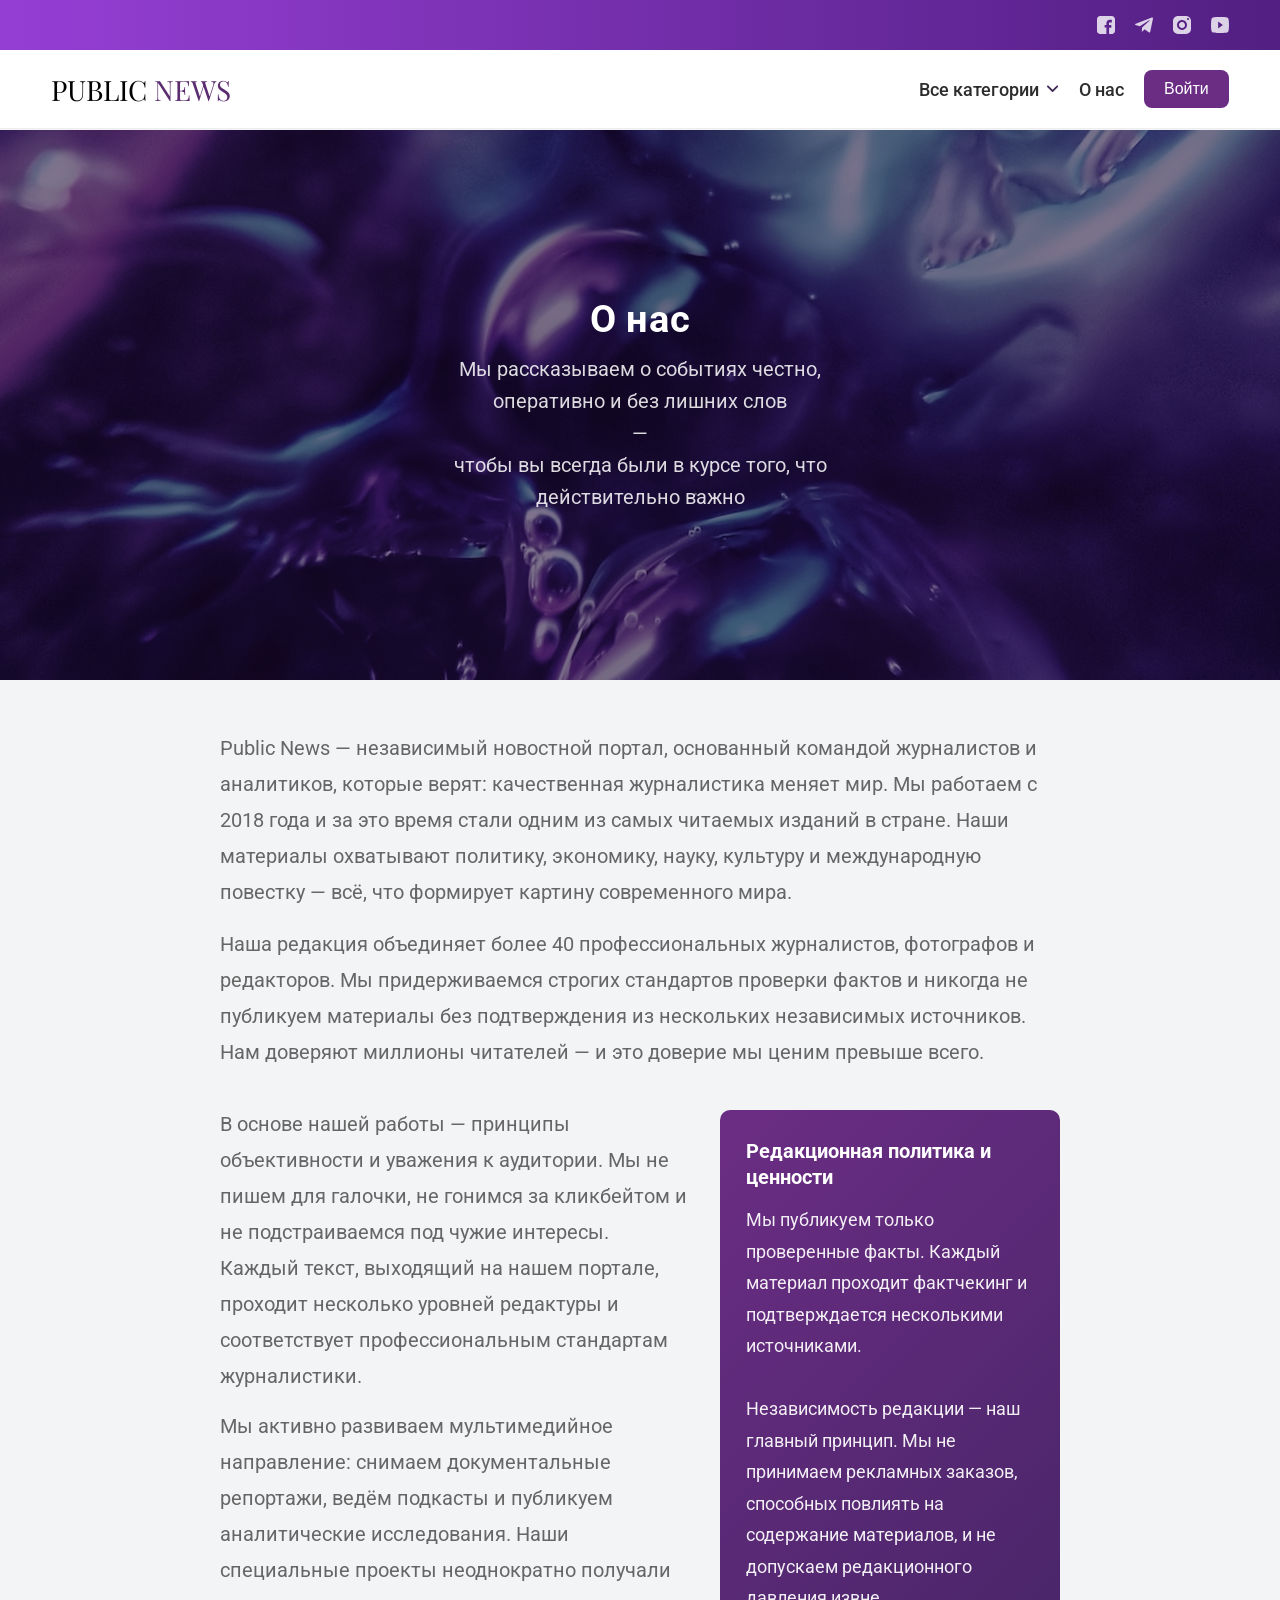
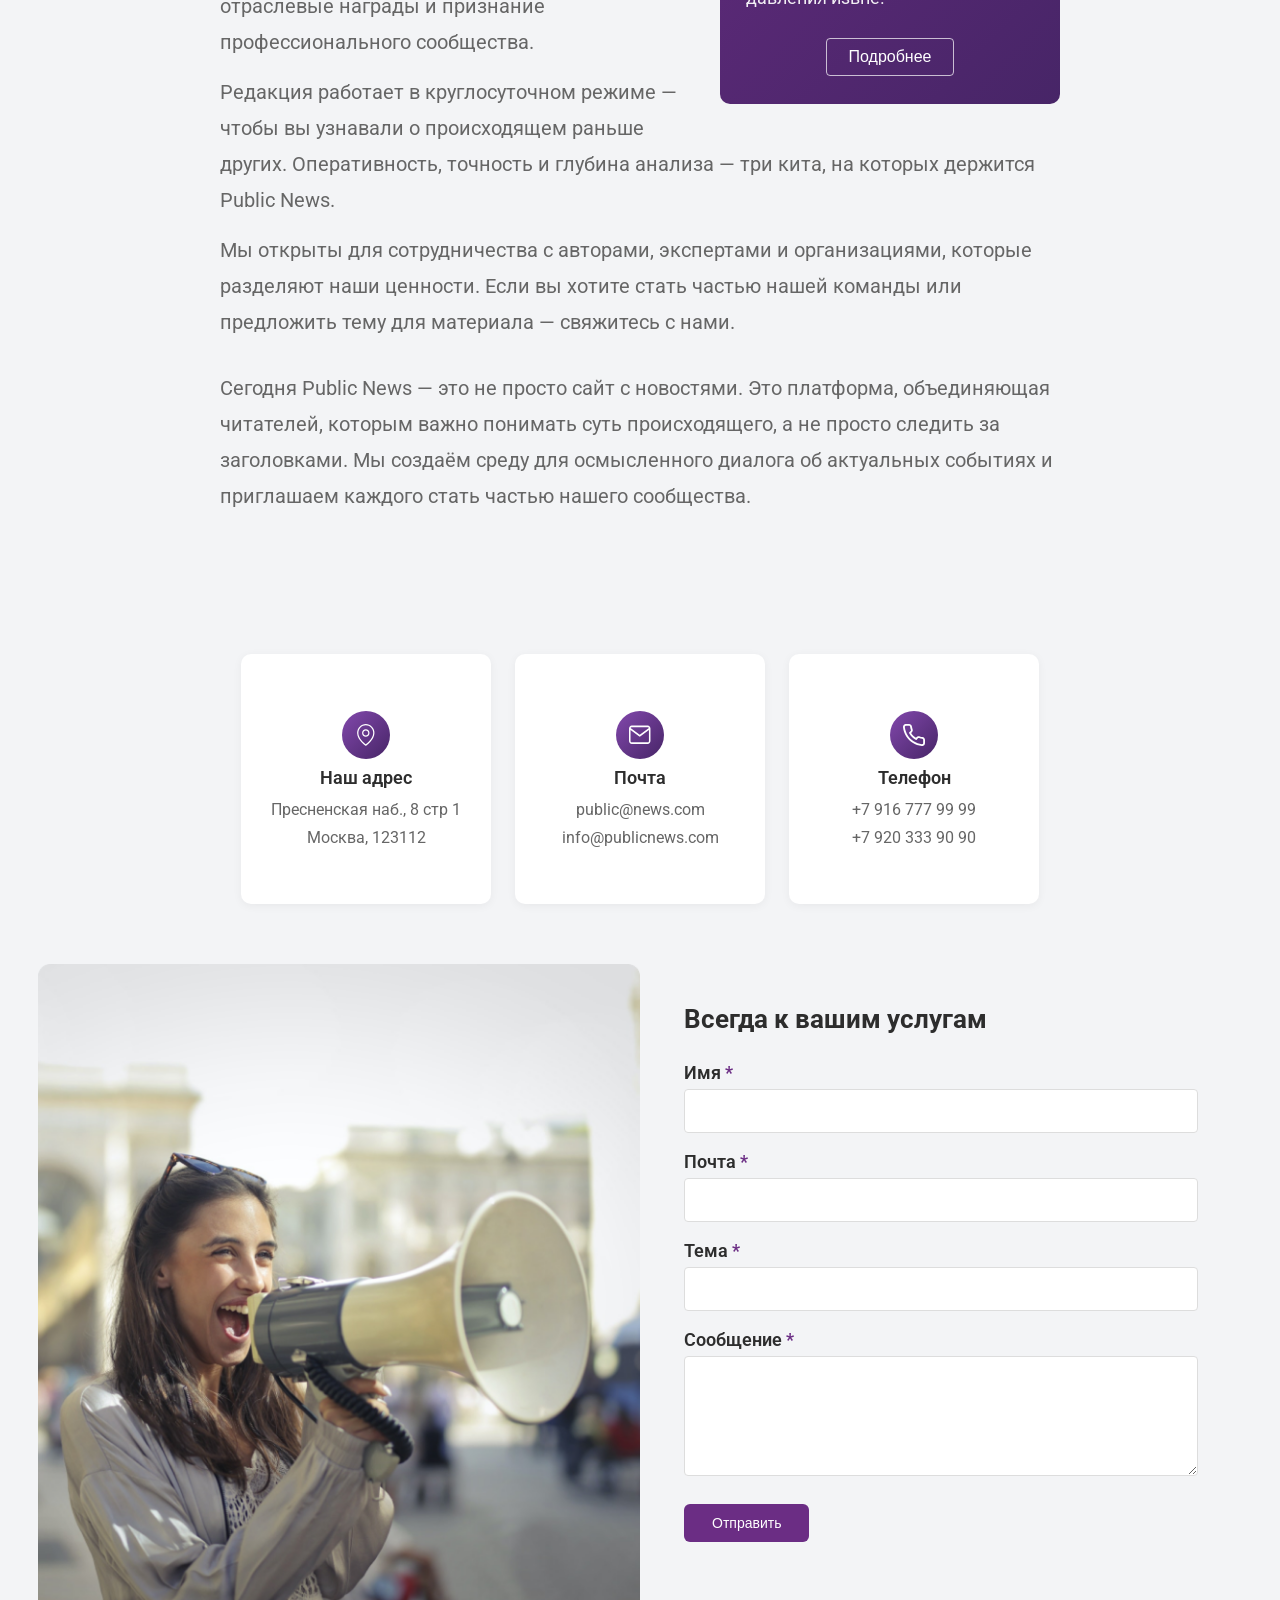
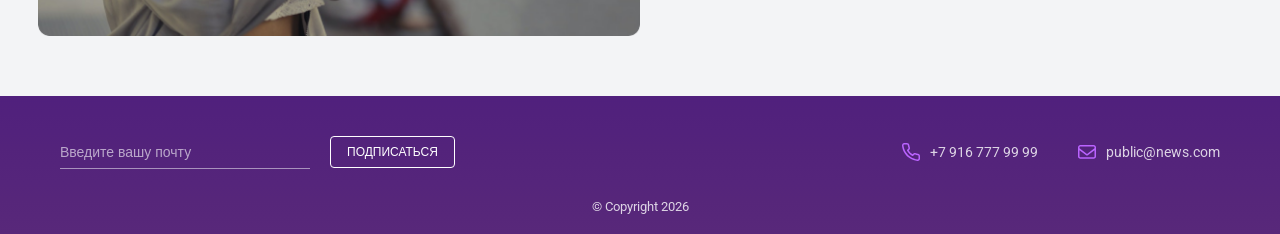
==== commit 593c8313: "фикс бага попытка 3" ====
--- a/about-us.html
+++ b/about-us.html
@@ -2,7 +2,7 @@
 <html lang="ru">
   <head>
     <meta charset="UTF-8" />
-    <meta name="viewport" content="width=device-width, initial-scale=1.0" />
+    <meta name="viewport" content="width=device-width, initial-scale=1.0 viewport-fit=cover" />
     <link rel="preconnect" href="https://fonts.googleapis.com" />
     <link rel="preconnect" href="https://fonts.gstatic.com" crossorigin />
     <link href="https://fonts.googleapis.com/css2?family=Playfair+Display:wght@400;700&family=Roboto:wght@400;500;700&display=swap" rel="stylesheet" />
--- a/main.css
+++ b/main.css
@@ -21,31 +21,36 @@
 }
 
 body {
+  min-height: 100vh;
+  min-height: 100dvh;
+  padding-top: 130px;
+
+  display: flex;
+  flex-direction: column;
+
   font-family: "Roboto", sans-serif;
   background: var(--main-bg);
-  color: var(--text-color-dark);
-  min-height: 100vh;
-  display: flex;
-  flex-direction: column;
+  color: #2d2d2d;
 }
 
 .container {
-  max-width: 1400px;
+  max-width: 90%;
   margin: 40px auto;
-  padding: 0 20px;
 }
 
 .cards-container {
   display: grid;
   grid-template-columns: 3fr 1fr;
   gap: 40px;
-  padding: 0 clamp(16px, 3vw, 40px);
+  padding: 0 clamp(16px, 3vw, 20px);
 }
 
 /* ШАПКА */
 .header-wrapper {
-  position: sticky;
+  padding-top: env(safe-area-inset-top);
+  position: fixed;
   top: 0;
+  left: 0;
   z-index: 1000;
   width: 100%;
 }
@@ -57,6 +62,7 @@
   align-items: center;
   justify-content: flex-end;
   padding: 0 clamp(16px, 4vw, 60px);
+  filter: saturate(150%);
 }
 
 .social-networks {
@@ -118,6 +124,7 @@
   align-items: center;
   gap: 30px;
   font-weight: 500;
+  font-size: 18px;
 }
 
 .about-us__link {
@@ -185,6 +192,7 @@
   border: none;
   border-radius: 8px;
   color: white;
+  font-size: 16px;
   cursor: pointer;
   transition: all 0.5s ease;
 }
@@ -245,6 +253,7 @@
   display: flex;
   flex-direction: column;
   gap: 10px;
+  flex: 1;
 }
 
 .tags-list {
@@ -280,24 +289,20 @@
 .date {
   font-size: 16px;
   color: #999;
-  margin-top: 10px;
+  margin-top: auto;
+  padding-top: 10px;
 }
 
 .card-link {
-  position: absolute;
-  right: 15px;
-  bottom: 9px;
-
-  display: flex;
+  display: inline-flex;
   align-items: center;
   gap: 5px;
-
-  padding: 6px 12px;
-
+  align-self: flex-end;
+  margin-top: auto;
+  padding: 6px 0;
   color: var(--text-color-grey);
   font-size: 16px;
   text-decoration: none;
-
   opacity: 0;
   transition: all 0.3s ease;
 }
@@ -546,10 +551,11 @@
 
 /* ПОДВАЛ */
 .footer {
+  padding: 40px 60px 20px;
+  margin-top: auto;
   background: linear-gradient(0deg, #4f2d67, #472567);
   color: #ffffff;
-  padding: 40px 60px 20px;
-  margin-top: auto;
+  filter: saturate(140%);
 }
 
 .footer-content {
@@ -737,22 +743,25 @@
   }
 
   .logo {
+    margin: 0 auto;
     font-size: 22px;
   }
 
   nav {
+    width: 100%;
     gap: 12px;
-    font-size: 14px;
+    font-size: 16px;
   }
 
   .btn-login {
+    margin-left: auto;
     padding: 8px 14px;
     font-size: 13px;
   }
 
   .cards-container {
     padding: 0 12px;
-    margin: 24px auto;
+    margin: 50px auto 24px;
   }
 
   .cards {
@@ -807,17 +816,3 @@
     gap: 12px;
   }
 }
-
-@media (max-width: 640px) {
-  .logo {
-    margin: 0 auto;
-  }
-
-  nav {
-    width: 100%;
-  }
-
-  .btn-login {
-    margin-left: auto;
-  }
-}
--- a/about-us.css
+++ b/about-us.css
@@ -46,7 +46,7 @@
 }
 
 .hero-banner__subtitle {
-  font-size: 16px;
+  font-size: 20px;
   line-height: 1.6;
   opacity: 0.85;
   max-width: 460px;
@@ -65,7 +65,7 @@
 }
 
 .about-intro__text {
-  font-size: 16px;
+  font-size: 20px;
   line-height: 1.8;
   color: var(--text-color-grey);
   margin-bottom: 16px;
@@ -82,7 +82,7 @@
 }
 
 .about__text {
-  font-size: 16px;
+  font-size: 20px;
   line-height: 1.8;
   color: var(--text-color-grey);
   margin-bottom: 14px;
@@ -106,7 +106,7 @@
 }
 
 .about-card__body {
-  font-size: 16px;
+  font-size: 18px;
   line-height: 1.75;
   opacity: 0.92;
   margin-bottom: 24px;
@@ -120,7 +120,7 @@
   border: 1px solid rgba(255, 255, 255, 0.7);
   border-radius: 4px;
   color: #fff;
-  font-size: 14px;
+  font-size: 16px;
   text-decoration: none;
   cursor: pointer;
   background: transparent;
@@ -133,7 +133,7 @@
 }
 
 .about-bottom {
-  font-size: 16px;
+  font-size: 20px;
   line-height: 1.8;
   color: var(--text-color-grey);
   margin-bottom: 50px;
@@ -177,7 +177,7 @@
   display: flex;
   align-items: center;
   justify-content: center;
-  margin: 0 auto 16px;
+  margin: 0 auto 8px;
 }
 
 .contact-card__icon img {
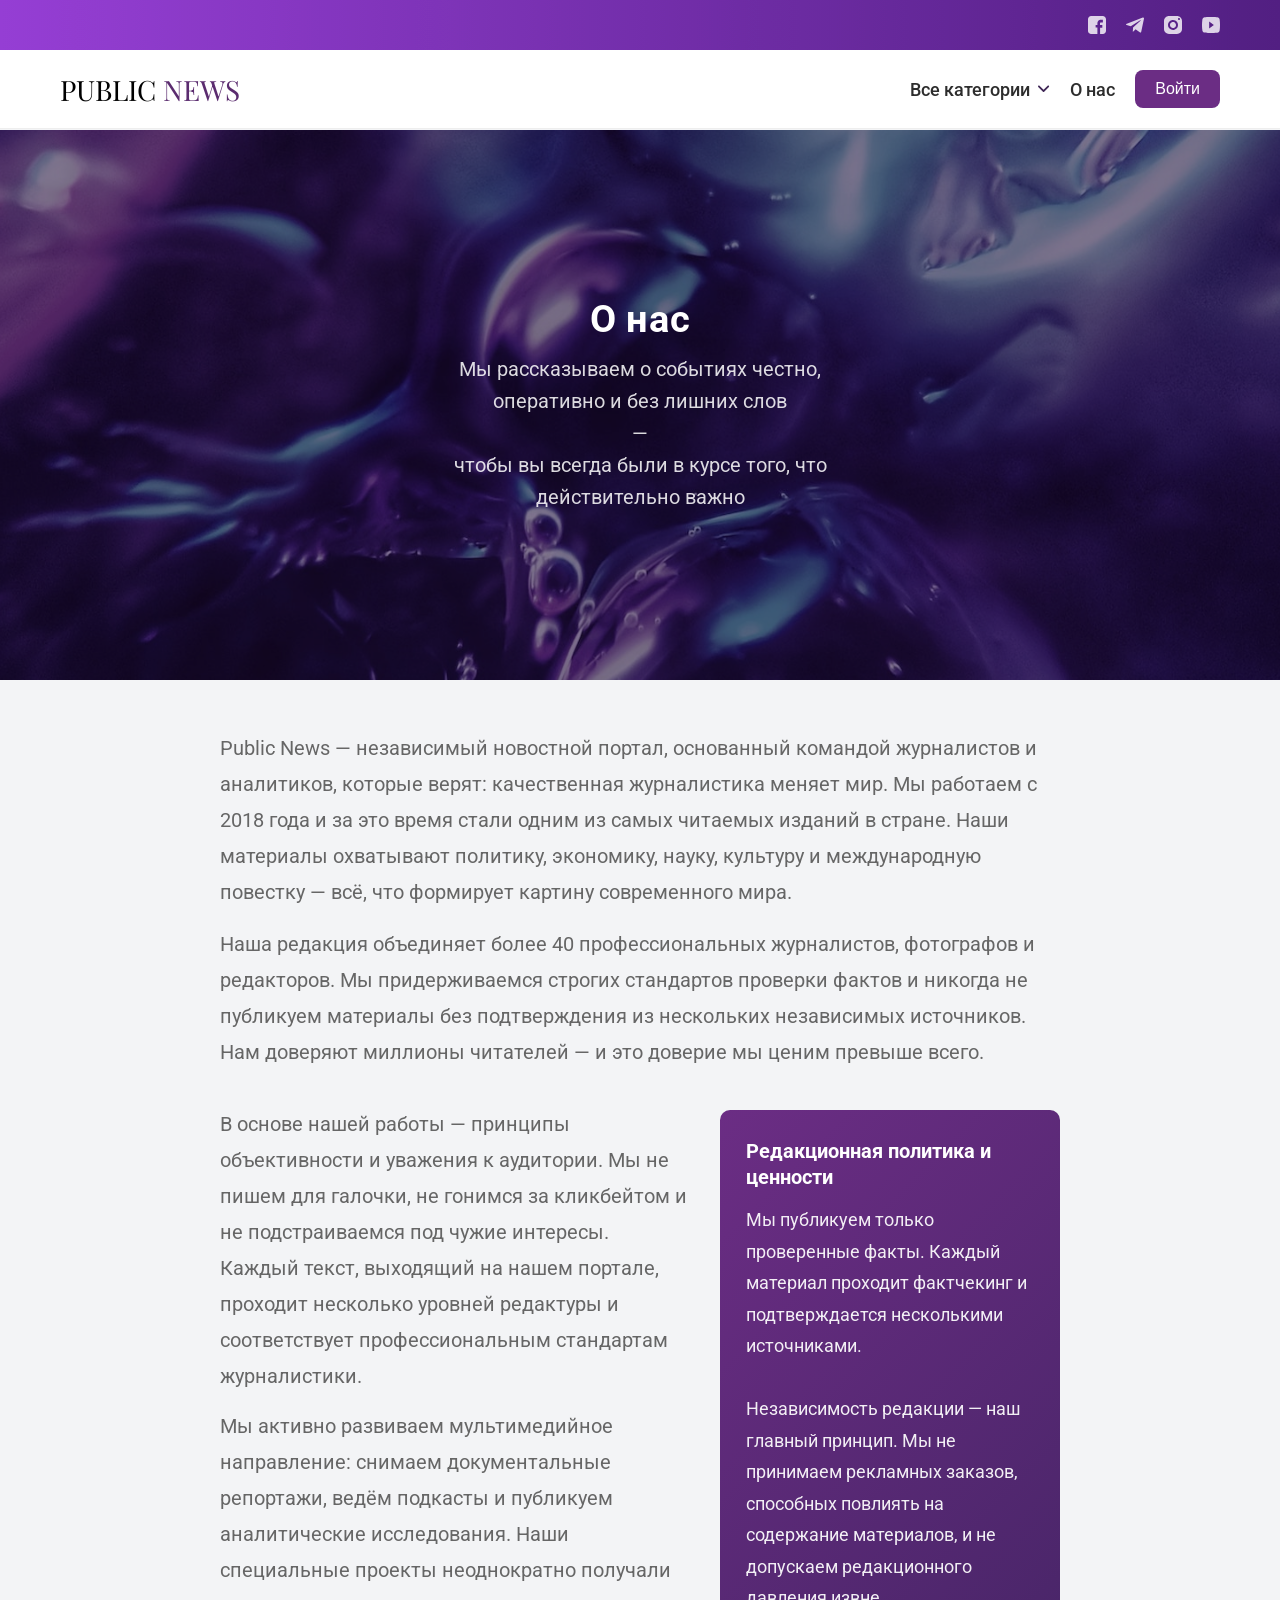
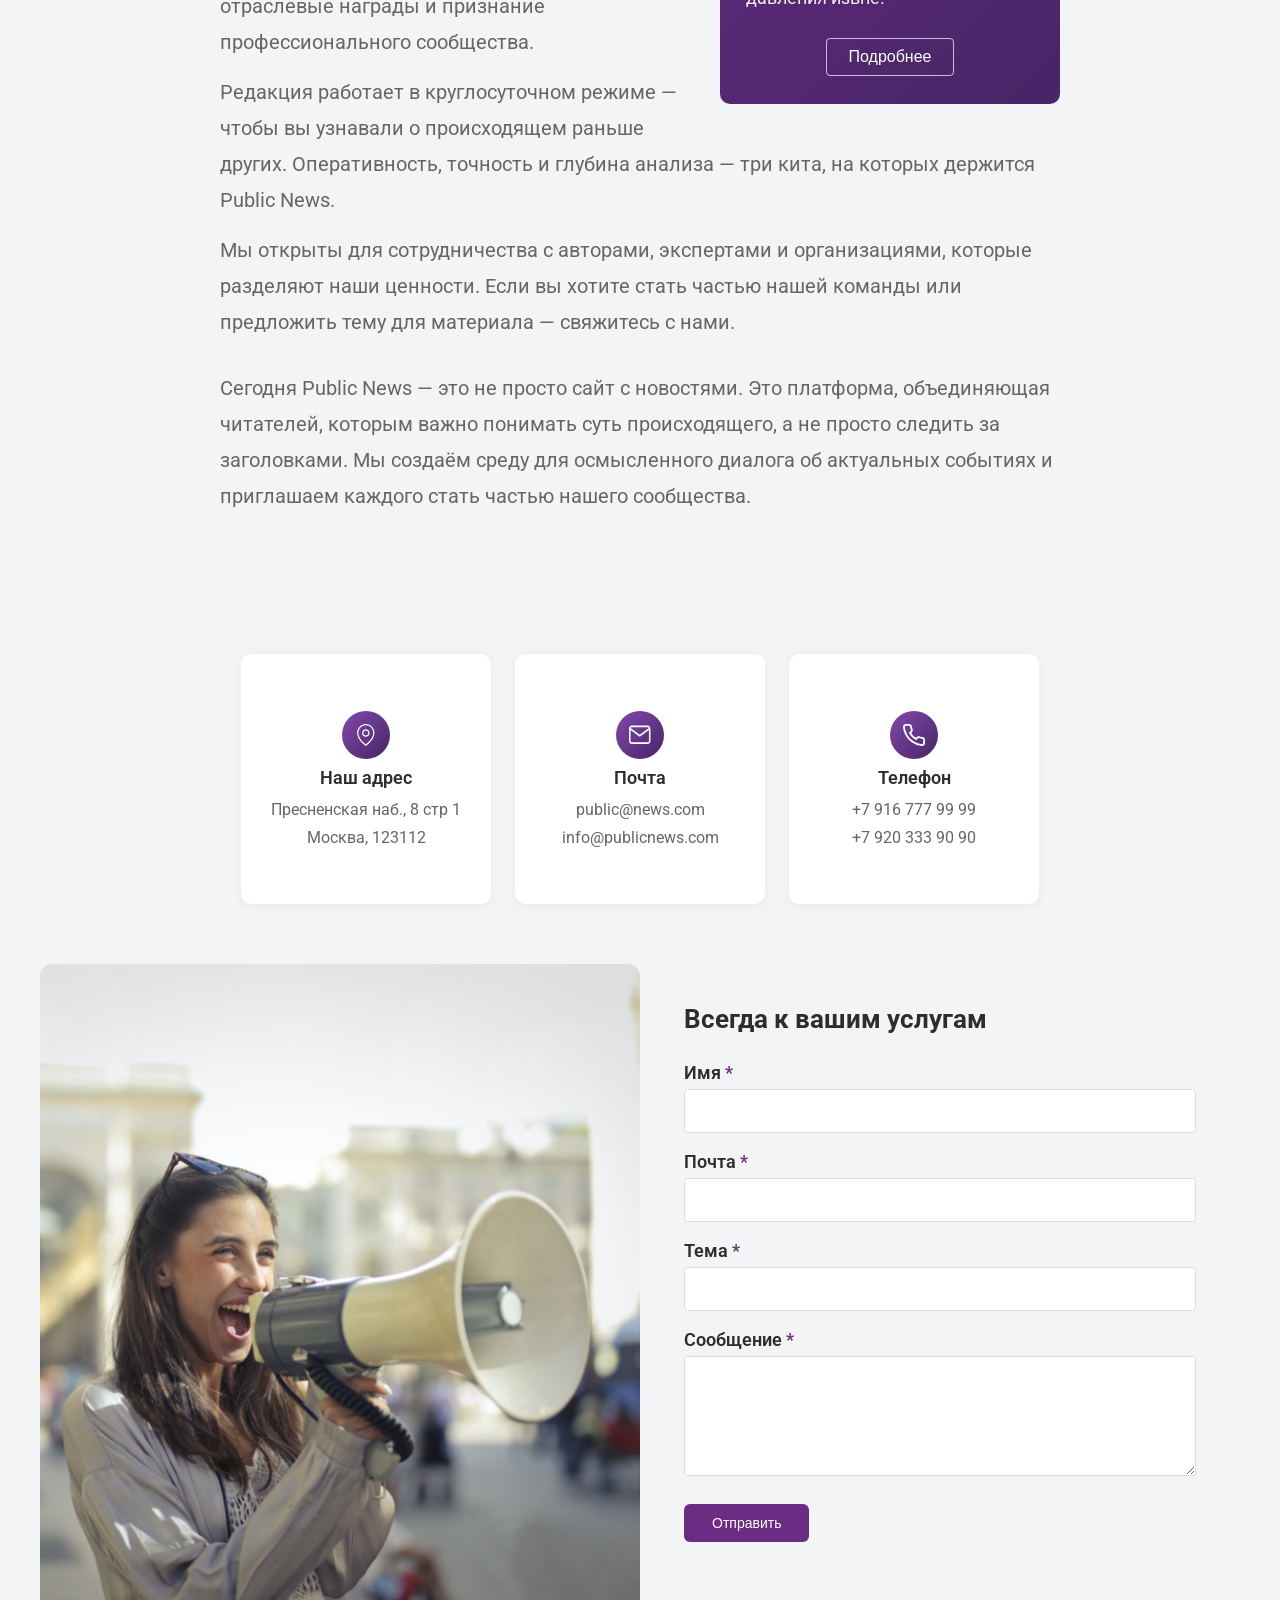
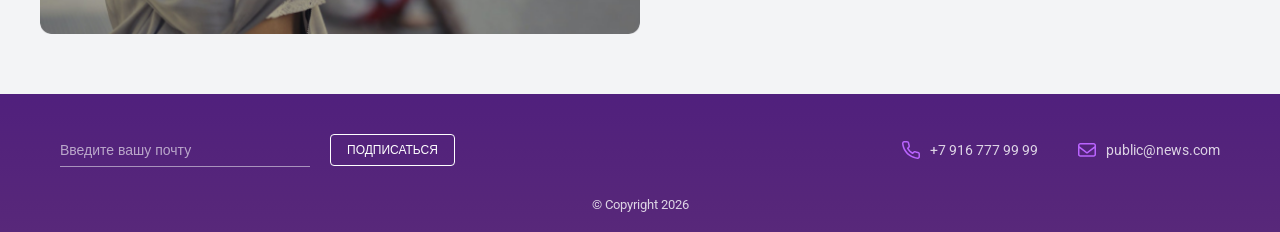
==== commit 4a37c0d2: "улучшение доступности, правки" ====
--- a/about-us.html
+++ b/about-us.html
@@ -200,9 +200,7 @@
 
     <div class="form-section">
       <div class="form-section__image">
-        <div class="form-section__image-inner">
-          <img src="./assets/images/img-form-subscribe.png" alt="" />
-        </div>
+        <img src="./assets/images/img-form-subscribe.png" alt="" />
       </div>
 
       <form class="form-section__body">
--- a/main.css
+++ b/main.css
@@ -22,7 +22,6 @@
 
 body {
   min-height: 100vh;
-  min-height: 100dvh;
   padding-top: 130px;
 
   display: flex;
@@ -30,11 +29,11 @@
 
   font-family: "Roboto", sans-serif;
   background: var(--main-bg);
-  color: #2d2d2d;
+  color: var(--text-color-dark);
 }
 
 .container {
-  max-width: 90%;
+  max-width: 1400px;
   margin: 40px auto;
 }
 
@@ -42,7 +41,7 @@
   display: grid;
   grid-template-columns: 3fr 1fr;
   gap: 40px;
-  padding: 0 clamp(16px, 3vw, 20px);
+  padding: 0 20px;
 }
 
 /* ШАПКА */
@@ -61,7 +60,7 @@
   display: flex;
   align-items: center;
   justify-content: flex-end;
-  padding: 0 clamp(16px, 4vw, 60px);
+  padding: 0 60px;
   filter: saturate(150%);
 }
 
@@ -98,7 +97,7 @@
 
 header {
   background: #ffffff;
-  padding: 20px clamp(16px, 4vw, 60px);
+  padding: 20px 60px;
   display: flex;
   align-items: center;
   justify-content: space-between;
--- a/about-us.css
+++ b/about-us.css
@@ -147,7 +147,7 @@
   gap: 24px;
   margin-bottom: 60px;
   width: 100%;
-  padding: 0 clamp(16px, 4vw, 40px);
+  padding: 0 40px;
 }
 
 .contact-card {
@@ -209,16 +209,9 @@
   max-width: 1400px;
   width: 100%;
   margin: 0 auto 60px;
-  padding: 0 clamp(16px, 3vw, 40px);
+  padding: 0 40px;
   display: grid;
-  grid-template-columns: minmax(0, 1fr) minmax(0, 1fr);
-  gap: 0;
-  border-radius: 6px;
-  overflow: hidden;
-}
-
-.form-section__image {
-  overflow: hidden;
+  grid-template-columns: 1fr 1fr;
 }
 
 .form-section__image img {
@@ -268,7 +261,6 @@
   border-radius: 4px;
   padding: 10px 14px;
   font-size: 16px;
-  font-family: "Inter", sans-serif;
   color: var(--text-color-dark);
   background: #fff;
   outline: none;
@@ -307,14 +299,6 @@
   transform: scale(0.97);
 }
 
-@media (max-width: 860px) {
-  .contacts-section {
-    grid-template-columns: repeat(3, 1fr);
-    justify-content: stretch;
-    padding: 0 clamp(16px, 3vw, 24px);
-  }
-}
-
 /* Планшет — до 1024px */
 @media (max-width: 1024px) {
   .hero-banner {
@@ -349,6 +333,13 @@
     padding: 32px 24px;
   }
 }
+/* Планшет — до 860px */
+@media (max-width: 860px) {
+  .contacts-section {
+    grid-template-columns: repeat(3, 1fr);
+    padding: 0 16px;
+  }
+}
 
 /* Мобильный — до 640px */
 @media (max-width: 640px) {
@@ -357,11 +348,11 @@
   }
 
   .hero-banner__title {
-    font-size: 20px;
+    font-size: 22px;
   }
 
   .hero-banner__subtitle {
-    font-size: 14px;
+    font-size: 16px;
   }
 
   .page-content {
@@ -376,9 +367,13 @@
     font-size: 17px;
   }
 
+  .about-intro__text,
+  .about__text {
+    font-size: 16px;
+  }
+
   .contacts-section {
     grid-template-columns: 1fr;
-    justify-content: stretch;
     padding: 0 16px;
     gap: 12px;
     margin-bottom: 36px;
